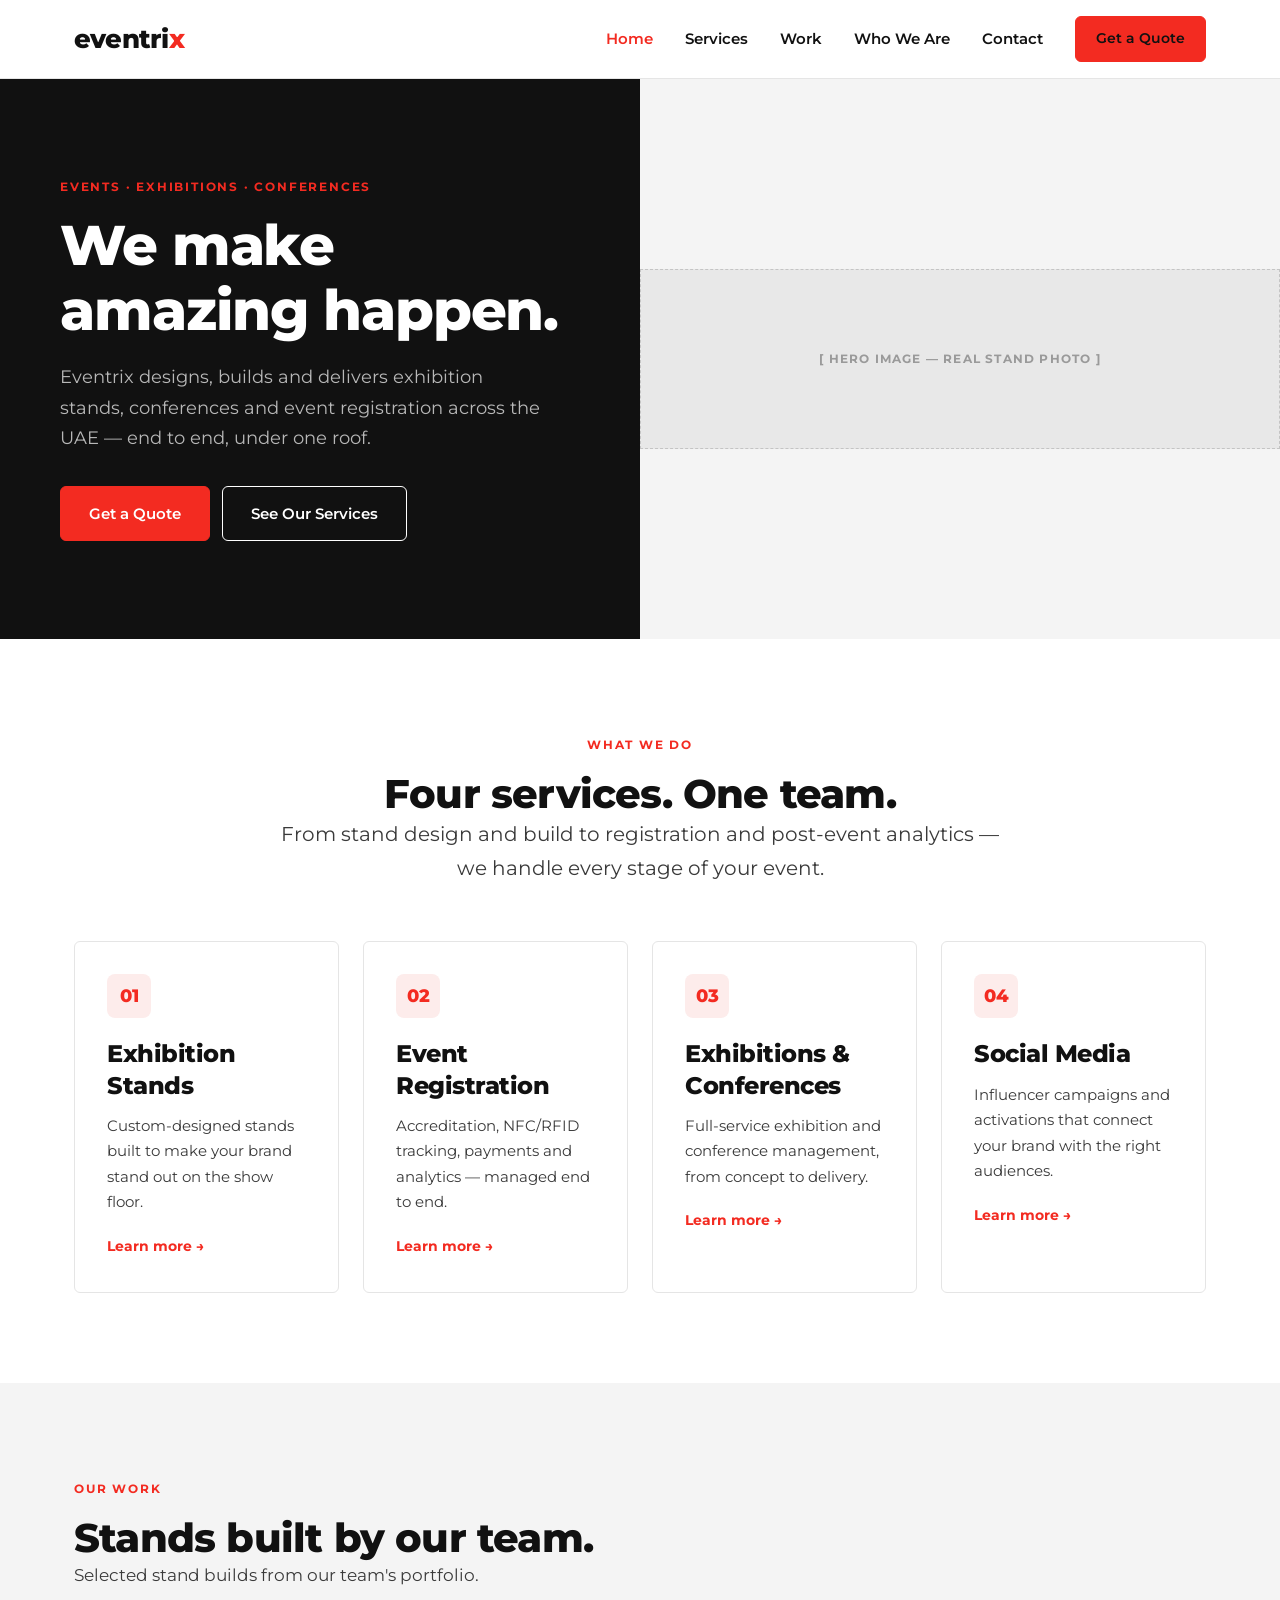
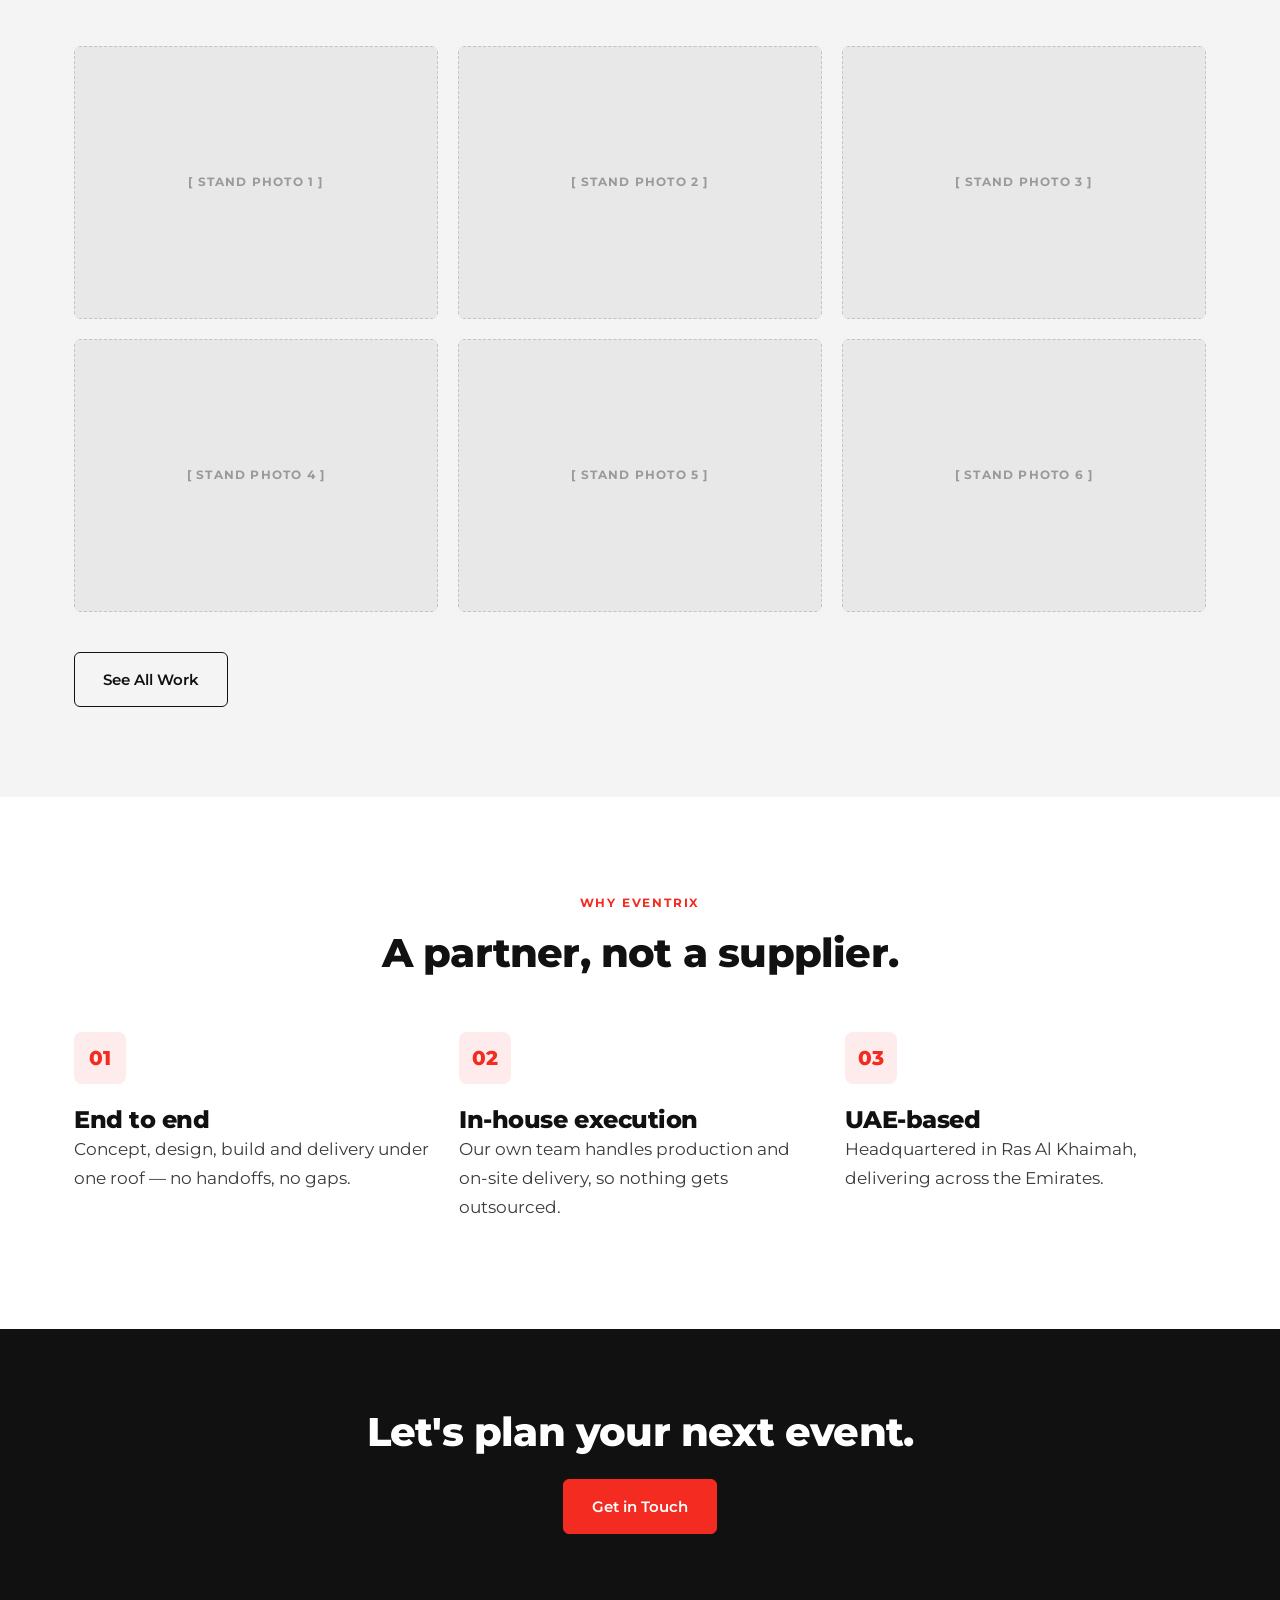
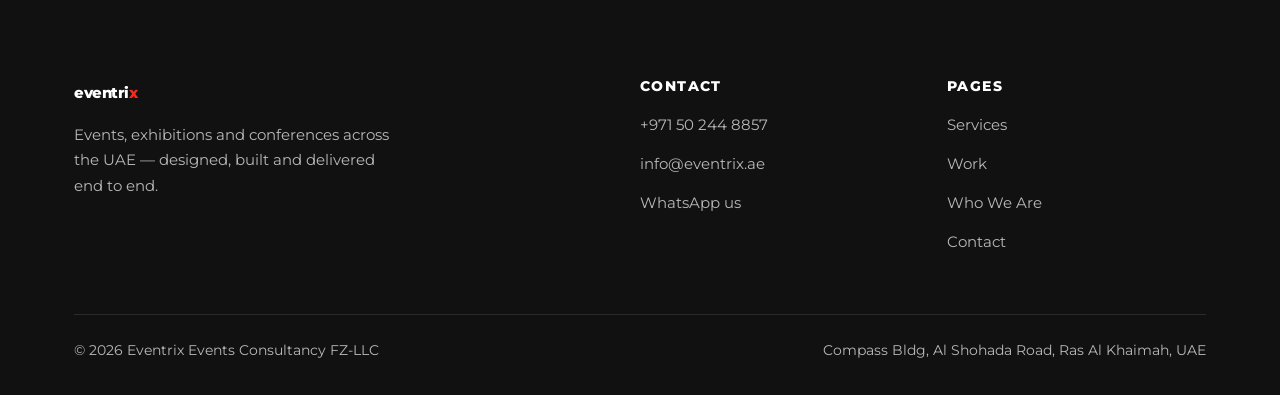
==== index.html @ 6db77673 "v1: black/red redesign — 5 pages, placeholders, Formspree-ready" ====
<!DOCTYPE html>
<html lang="en">
<head>
<meta charset="UTF-8">
<meta name="viewport" content="width=device-width,initial-scale=1">
<title>Eventrix — Events, Exhibitions & Conferences in the UAE</title>
<link rel="preconnect" href="https://fonts.googleapis.com">
<link rel="preconnect" href="https://fonts.gstatic.com" crossorigin>
<link href="https://fonts.googleapis.com/css2?family=Montserrat:wght@400;600;700;800&display=swap" rel="stylesheet">
<link rel="stylesheet" href="styles.css">
</head>
<body>

<header class="site-header">
  <div class="container header-inner">
    <a href="index.html" class="logo">eventri<span>x</span></a>
    <button class="menu-toggle" aria-label="Menu" onclick="document.querySelector('.nav').classList.toggle('open')"><span></span><span></span><span></span></button>
    <nav class="nav">
      <a href="index.html" class="active">Home</a>
      <a href="services.html">Services</a>
      <a href="work.html">Work</a>
      <a href="who-we-are.html">Who We Are</a>
      <a href="contact.html">Contact</a>
      <a href="contact.html" class="btn btn-primary">Get a Quote</a>
    </nav>
  </div>
</header>

<section class="hero">
  <div class="hero-text">
    <span class="eyebrow">Events · Exhibitions · Conferences</span>
    <h1>We make amazing happen.</h1>
    <p>Eventrix designs, builds and delivers exhibition stands, conferences and event registration across the UAE — end to end, under one roof.</p>
    <div class="btn-group">
      <a href="contact.html" class="btn btn-primary">Get a Quote</a>
      <a href="services.html" class="btn btn-light">See Our Services</a>
    </div>
  </div>
  <div class="hero-media">
    <div class="ph-box">[ HERO IMAGE — real stand photo ]</div>
  </div>
</section>

<section class="section">
  <div class="container">
    <div class="section-head center">
      <span class="eyebrow">What We Do</span>
      <h2>Four services. One team.</h2>
      <p class="lead">From stand design and build to registration and post-event analytics — we handle every stage of your event.</p>
    </div>
    <div class="grid-4">
      <div class="card">
        <div class="icon">01</div>
        <h3>Exhibition Stands</h3>
        <p>Custom-designed stands built to make your brand stand out on the show floor.</p>
        <a href="services.html#stands" class="more">Learn more →</a>
      </div>
      <div class="card">
        <div class="icon">02</div>
        <h3>Event Registration</h3>
        <p>Accreditation, NFC/RFID tracking, payments and analytics — managed end to end.</p>
        <a href="services.html#registration" class="more">Learn more →</a>
      </div>
      <div class="card">
        <div class="icon">03</div>
        <h3>Exhibitions & Conferences</h3>
        <p>Full-service exhibition and conference management, from concept to delivery.</p>
        <a href="services.html#conferences" class="more">Learn more →</a>
      </div>
      <div class="card">
        <div class="icon">04</div>
        <h3>Social Media</h3>
        <p>Influencer campaigns and activations that connect your brand with the right audiences.</p>
        <a href="services.html#social" class="more">Learn more →</a>
      </div>
    </div>
  </div>
</section>

<section class="section section-soft">
  <div class="container">
    <div class="section-head">
      <span class="eyebrow">Our Work</span>
      <h2>Stands built by our team.</h2>
      <p>Selected stand builds from our team's portfolio.</p>
    </div>
    <div class="work-grid">
      <div class="work-item"><div class="ph-box" style="height:100%">[ Stand photo 1 ]</div></div>
      <div class="work-item"><div class="ph-box" style="height:100%">[ Stand photo 2 ]</div></div>
      <div class="work-item"><div class="ph-box" style="height:100%">[ Stand photo 3 ]</div></div>
      <div class="work-item"><div class="ph-box" style="height:100%">[ Stand photo 4 ]</div></div>
      <div class="work-item"><div class="ph-box" style="height:100%">[ Stand photo 5 ]</div></div>
      <div class="work-item"><div class="ph-box" style="height:100%">[ Stand photo 6 ]</div></div>
    </div>
    <div style="margin-top:40px"><a href="work.html" class="btn btn-outline">See All Work</a></div>
  </div>
</section>

<section class="section">
  <div class="container">
    <div class="section-head center">
      <span class="eyebrow">Why Eventrix</span>
      <h2>A partner, not a supplier.</h2>
    </div>
    <div class="grid-3">
      <div>
        <div class="icon" style="width:52px;height:52px;border-radius:8px;background:#FDECEB;color:var(--red);display:flex;align-items:center;justify-content:center;font-weight:800;font-size:20px;margin-bottom:20px">01</div>
        <h3>End to end</h3>
        <p>Concept, design, build and delivery under one roof — no handoffs, no gaps.</p>
      </div>
      <div>
        <div class="icon" style="width:52px;height:52px;border-radius:8px;background:#FDECEB;color:var(--red);display:flex;align-items:center;justify-content:center;font-weight:800;font-size:20px;margin-bottom:20px">02</div>
        <h3>In-house execution</h3>
        <p>Our own team handles production and on-site delivery, so nothing gets outsourced.</p>
      </div>
      <div>
        <div class="icon" style="width:52px;height:52px;border-radius:8px;background:#FDECEB;color:var(--red);display:flex;align-items:center;justify-content:center;font-weight:800;font-size:20px;margin-bottom:20px">03</div>
        <h3>UAE-based</h3>
        <p>Headquartered in Ras Al Khaimah, delivering across the Emirates.</p>
      </div>
    </div>
  </div>
</section>

<section class="cta">
  <div class="container">
    <h2>Let's plan your next event.</h2>
    <a href="contact.html" class="btn btn-primary">Get in Touch</a>
  </div>
</section>

<footer class="footer">
  <div class="container">
    <div class="footer-grid">
      <div>
        <a href="index.html" class="logo" style="color:#fff;display:inline-block;margin-bottom:16px">eventri<span>x</span></a>
        <p style="font-size:15px;max-width:320px">Events, exhibitions and conferences across the UAE — designed, built and delivered end to end.</p>
      </div>
      <div>
        <h4>Contact</h4>
        <ul>
          <li><a href="tel:+971502448857">+971 50 244 8857</a></li>
          <li><a href="mailto:info@eventrix.ae">info@eventrix.ae</a></li>
          <li><a href="https://wa.me/971502448857">WhatsApp us</a></li>
        </ul>
      </div>
      <div>
        <h4>Pages</h4>
        <ul>
          <li><a href="services.html">Services</a></li>
          <li><a href="work.html">Work</a></li>
          <li><a href="who-we-are.html">Who We Are</a></li>
          <li><a href="contact.html">Contact</a></li>
        </ul>
      </div>
    </div>
    <div class="footer-bottom">
      <span>© 2026 Eventrix Events Consultancy FZ-LLC</span>
      <span>Compass Bldg, Al Shohada Road, Ras Al Khaimah, UAE</span>
    </div>
  </div>
</footer>

</body>
</html>
---- styles.css ----
/* EVENTRIX — black & red design system */
:root{
  --red:#F32B21; --red-dark:#C81E16;
  --black:#111; --ink:#1A1A1A; --body:#3A3A3A;
  --grey:#9A9A9A; --line:#E5E5E5; --bg-soft:#F4F4F4;
  --white:#FFF; --radius:6px; --max:1180px;
  --font:'Montserrat',-apple-system,BlinkMacSystemFont,'Segoe UI',sans-serif;
}
*{box-sizing:border-box;margin:0;padding:0}
html{scroll-behavior:smooth}
body{font-family:var(--font);font-size:17px;line-height:1.7;color:var(--body);background:var(--white);-webkit-font-smoothing:antialiased}
img{max-width:100%;display:block}
a{color:var(--red);text-decoration:none;transition:color .2s}
a:hover{color:var(--red-dark)}
.container{max-width:var(--max);margin:0 auto;padding:0 24px}
h1,h2,h3,h4{font-family:var(--font);color:var(--black);font-weight:800;line-height:1.15;letter-spacing:-.02em}
h1{font-size:56px} h2{font-size:40px} h3{font-size:24px;line-height:1.3} h4{font-size:18px}
p{margin-bottom:1em}
.eyebrow{display:inline-block;font-size:12px;font-weight:700;letter-spacing:.15em;text-transform:uppercase;color:var(--red);margin-bottom:16px}
.lead{font-size:20px;color:var(--body)}
.btn{display:inline-block;font-family:var(--font);font-size:15px;font-weight:600;padding:14px 28px;border-radius:var(--radius);border:1.5px solid transparent;cursor:pointer;transition:all .2s;text-align:center}
.btn-primary{background:var(--red);color:var(--white);border-color:var(--red)}
.btn-primary:hover{background:var(--black);border-color:var(--black);color:var(--white)}
.btn-outline{background:transparent;color:var(--black);border-color:var(--black)}
.btn-outline:hover{background:var(--black);color:var(--white)}
.btn-light{background:transparent;color:var(--white);border-color:var(--white)}
.btn-light:hover{background:var(--white);color:var(--black)}
.btn-group{display:flex;gap:12px;flex-wrap:wrap}
.site-header{background:var(--white);border-bottom:1px solid var(--line);position:sticky;top:0;z-index:100}
.header-inner{display:flex;align-items:center;justify-content:space-between;height:78px}
.logo{font-size:26px;font-weight:800;color:var(--black);letter-spacing:-.03em}
.logo span{color:var(--red)}
.nav{display:flex;align-items:center;gap:32px}
.nav a{font-size:15px;font-weight:600;color:var(--black);position:relative}
.nav a:hover,.nav a.active{color:var(--red)}
.nav .btn{padding:10px 20px;font-size:14px}
.menu-toggle{display:none;background:none;border:none;cursor:pointer;padding:8px}
.menu-toggle span{display:block;width:24px;height:2px;background:var(--black);margin:5px 0;transition:.3s}
.hero{display:grid;grid-template-columns:1fr 1fr;min-height:560px}
.hero-text{background:var(--black);color:var(--white);padding:90px 60px;display:flex;flex-direction:column;justify-content:center}
.hero-text h1{color:var(--white);margin-bottom:20px}
.hero-text p{color:#B8B8B8;font-size:18px;margin-bottom:32px;max-width:480px}
.hero-media{background:var(--bg-soft);display:flex;align-items:center;justify-content:center;min-height:400px}
.ph-box{background:#E8E8E8;border:1px dashed #C4C4C4;display:flex;align-items:center;justify-content:center;color:var(--grey);font-size:12px;font-weight:700;text-transform:uppercase;letter-spacing:.1em;text-align:center;padding:20px;width:100%;min-height:180px}
.section{padding:90px 0}
.section-soft{background:var(--bg-soft)}
.section-dark{background:var(--black);color:var(--white)}
.section-dark h2,.section-dark h3{color:var(--white)}
.section-head{max-width:720px;margin-bottom:56px}
.section-head.center{margin-left:auto;margin-right:auto;text-align:center}
.grid-2{display:grid;grid-template-columns:repeat(2,1fr);gap:24px}
.grid-3{display:grid;grid-template-columns:repeat(3,1fr);gap:24px}
.grid-4{display:grid;grid-template-columns:repeat(4,1fr);gap:24px}
.card{background:var(--white);border:1px solid var(--line);border-radius:var(--radius);padding:32px;transition:border-color .2s}
.card:hover{border-color:var(--red)}
.card .icon{width:44px;height:44px;border-radius:8px;background:#FDECEB;color:var(--red);display:flex;align-items:center;justify-content:center;font-weight:800;font-size:18px;margin-bottom:20px}
.card h3{margin-bottom:12px}
.card p{font-size:15px;margin-bottom:16px}
.card .more{font-size:14px;font-weight:700;color:var(--red)}
.card .more:hover{color:var(--red-dark)}
.work-grid{display:grid;grid-template-columns:repeat(3,1fr);gap:20px}
.work-item{aspect-ratio:4/3;border-radius:var(--radius);overflow:hidden}
.stats{background:var(--red);padding:56px 0}
.stats-grid{display:grid;grid-template-columns:repeat(4,1fr);gap:32px;text-align:center;color:var(--white)}
.stats-grid .num{font-size:38px;font-weight:800;display:block;line-height:1.1}
.stats-grid .lbl{font-size:13px;text-transform:uppercase;letter-spacing:.1em;opacity:.9}
.cta{background:var(--black);padding:80px 0;text-align:center}
.cta h2{color:var(--white);margin-bottom:24px}
.footer{background:var(--black);color:#B8B8B8;padding:64px 0 32px}
.footer-grid{display:grid;grid-template-columns:2fr 1fr 1fr;gap:48px;margin-bottom:48px}
.footer h4{color:var(--white);margin-bottom:16px;font-size:14px;text-transform:uppercase;letter-spacing:.1em}
.footer a{color:#B8B8B8;font-size:15px}
.footer a:hover{color:var(--red)}
.footer ul{list-style:none}
.footer li{margin-bottom:10px}
.footer-bottom{border-top:1px solid #2A2A2A;padding-top:24px;font-size:14px;display:flex;justify-content:space-between;flex-wrap:wrap;gap:12px}
.form-group{margin-bottom:20px}
.form-group label{display:block;font-size:14px;font-weight:600;color:var(--black);margin-bottom:8px}
.form-group input,.form-group textarea,.form-group select{width:100%;padding:12px 14px;border:1px solid var(--line);border-radius:var(--radius);font-family:var(--font);font-size:15px;background:var(--white);color:var(--ink)}
.form-group input:focus,.form-group textarea:focus,.form-group select:focus{outline:none;border-color:var(--red)}
.form-group textarea{min-height:140px;resize:vertical}
.form-row{display:grid;grid-template-columns:1fr 1fr;gap:20px}
.page-header{background:var(--black);color:var(--white);padding:90px 0}
.page-header h1{color:var(--white);margin-bottom:16px}
.page-header p{color:#B8B8B8;font-size:19px;max-width:680px;margin:0}
.service-block{padding:56px 0;border-bottom:1px solid var(--line)}
.service-block:last-child{border-bottom:none}
.service-block h2{margin-bottom:16px}
.service-block .grid-2{margin-top:32px}
.checklist{list-style:none}
.checklist li{padding-left:28px;position:relative;margin-bottom:12px;font-size:16px}
.checklist li::before{content:'';position:absolute;left:0;top:8px;width:8px;height:8px;background:var(--red);border-radius:2px}
@media(max-width:900px){
  .hero{grid-template-columns:1fr}
  .grid-4{grid-template-columns:repeat(2,1fr)}
  .grid-3{grid-template-columns:1fr}
  .grid-2{grid-template-columns:1fr}
  .work-grid{grid-template-columns:1fr 1fr}
  .stats-grid{grid-template-columns:1fr 1fr}
  .footer-grid{grid-template-columns:1fr}
  .header-inner{height:64px}
  .menu-toggle{display:block}
  .nav{display:none;position:absolute;top:64px;left:0;right:0;background:var(--white);flex-direction:column;align-items:flex-start;padding:24px;gap:16px;border-bottom:1px solid var(--line)}
  .nav.open{display:flex}
  h1{font-size:36px} h2{font-size:30px}
  .hero-text{padding:60px 24px}
  .section{padding:60px 0}
}
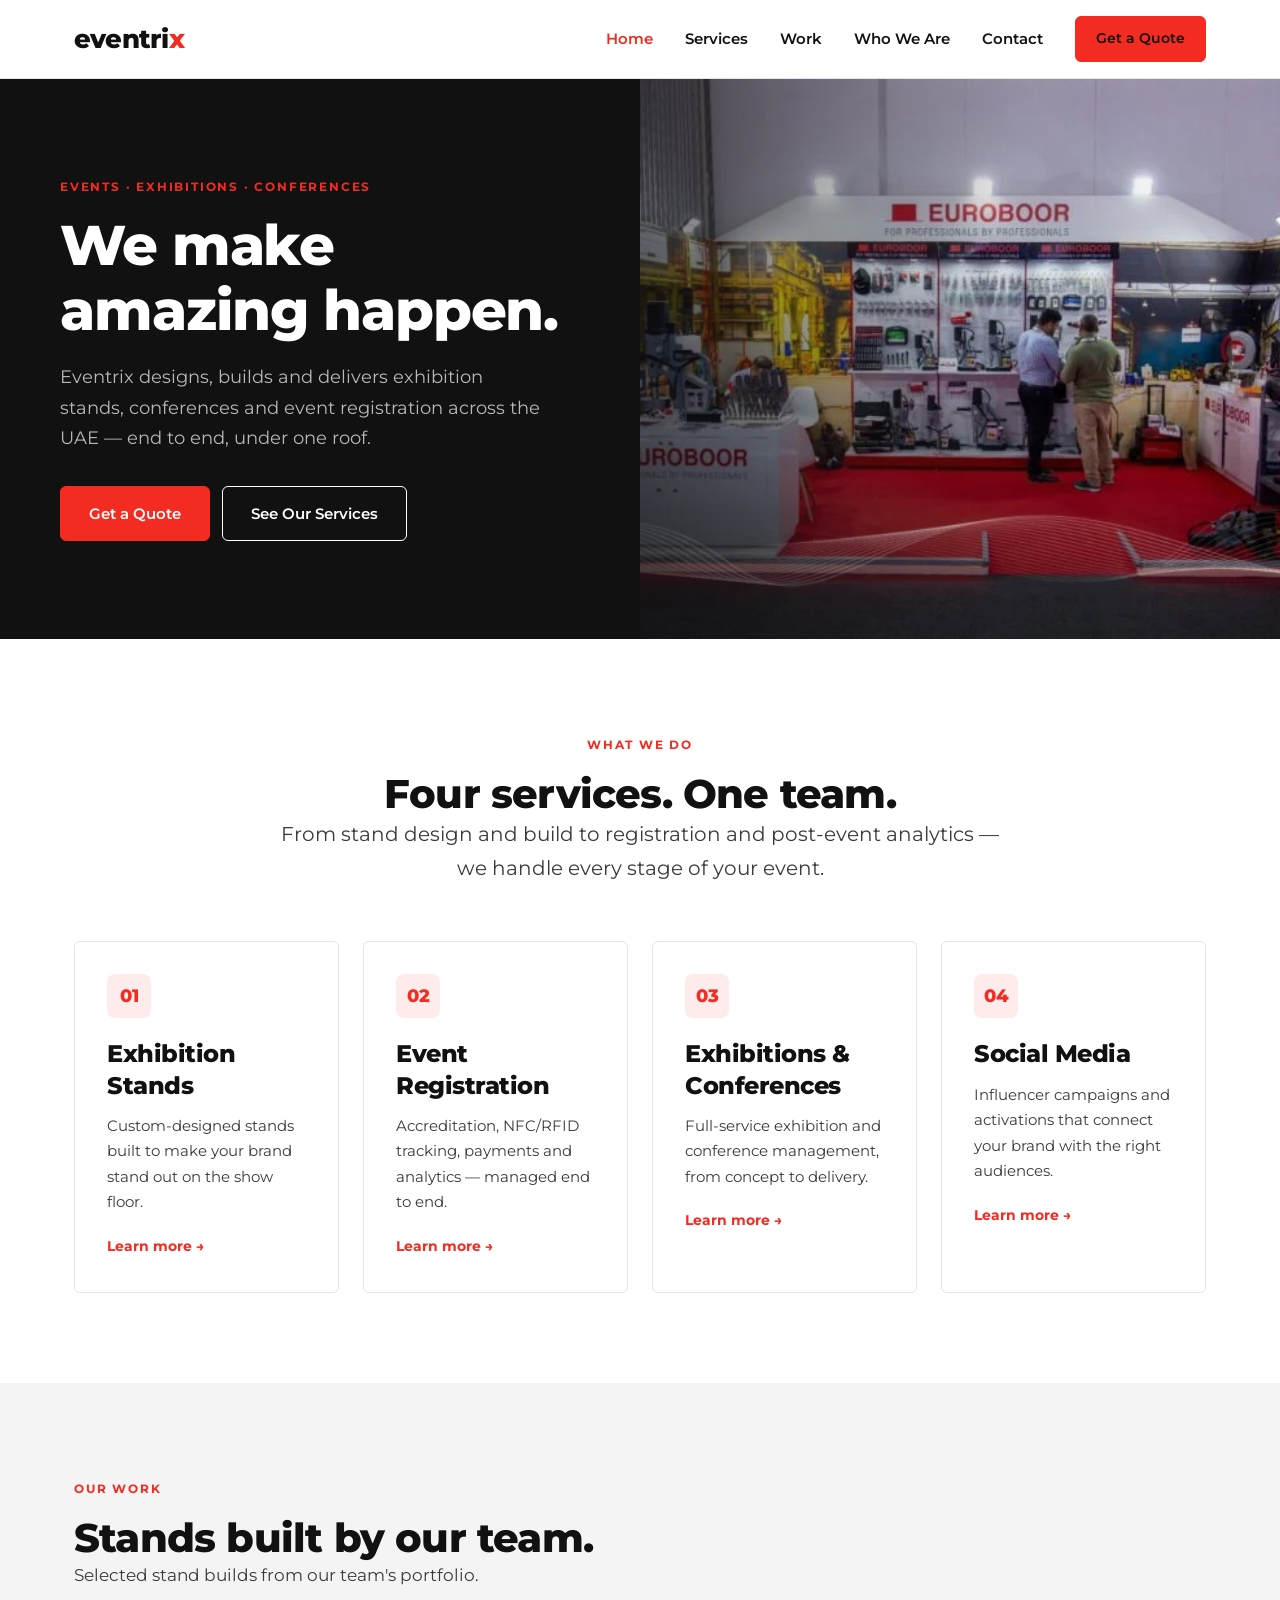
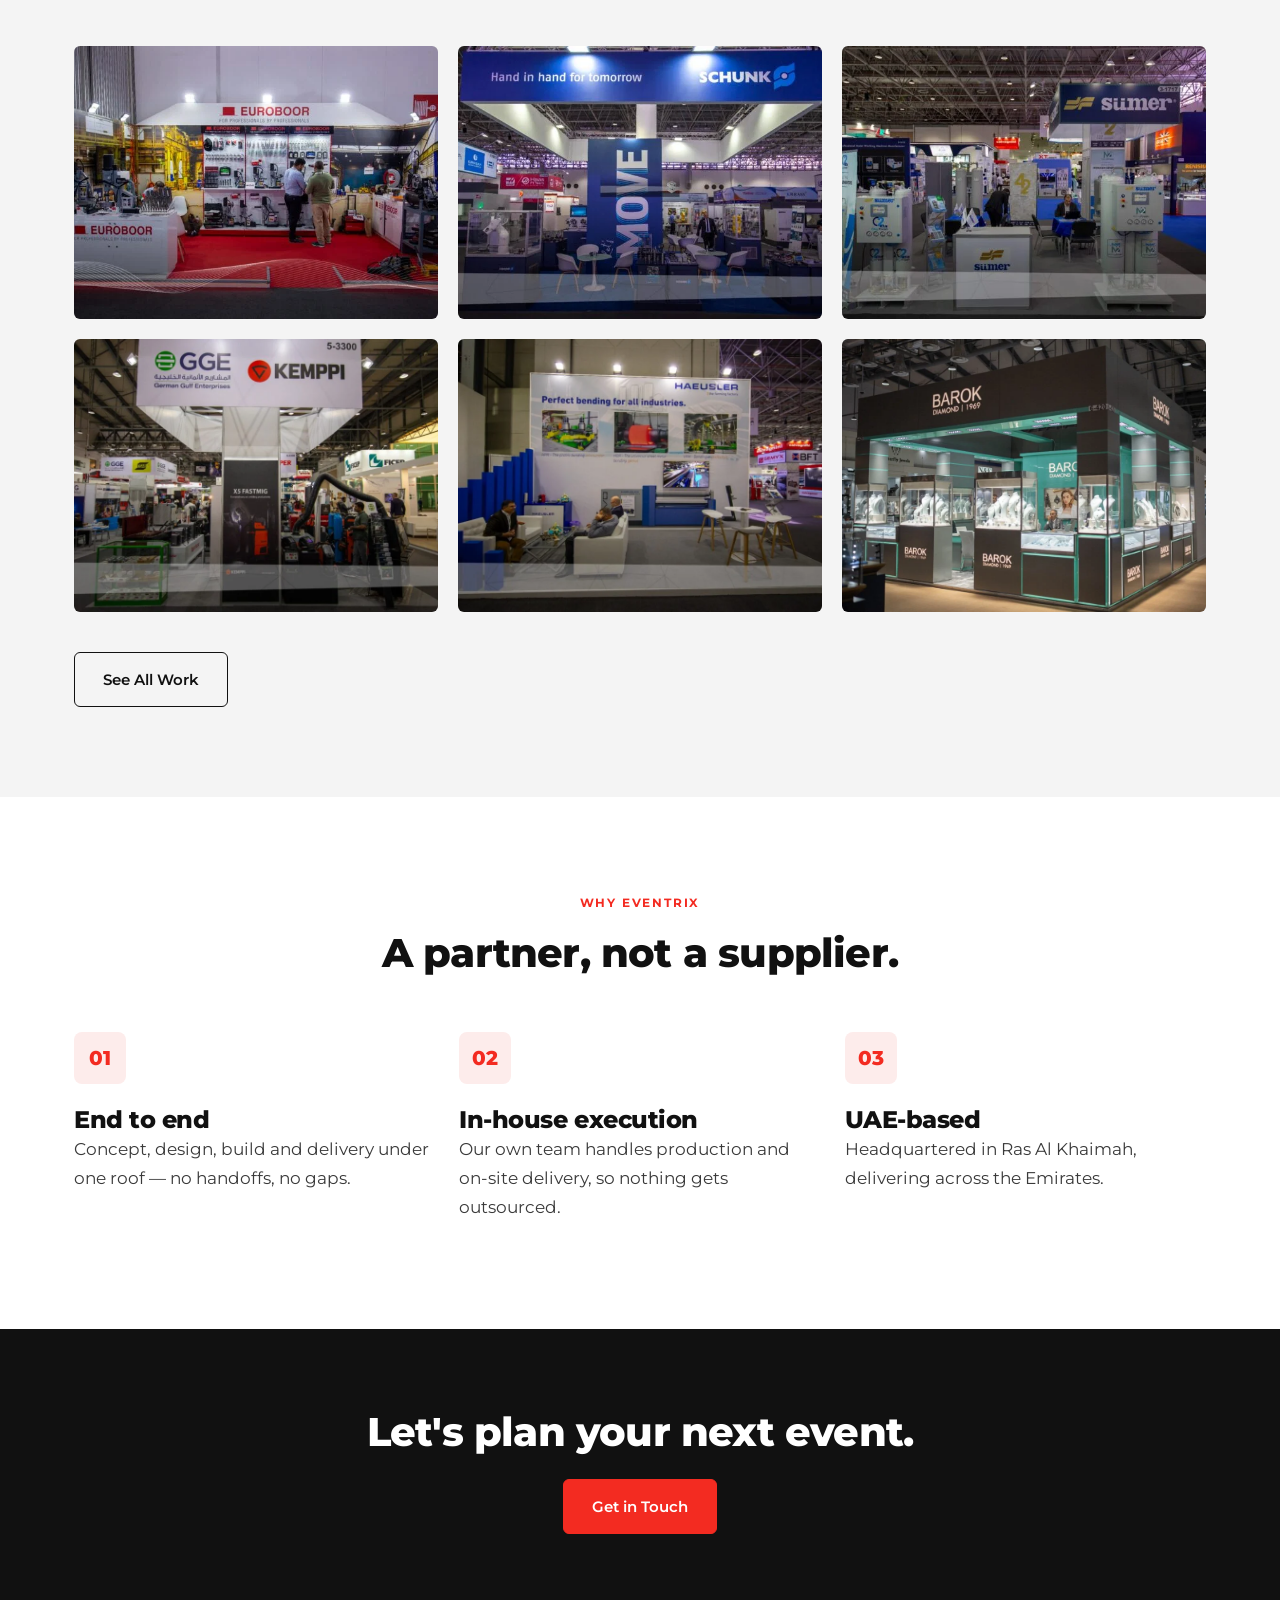
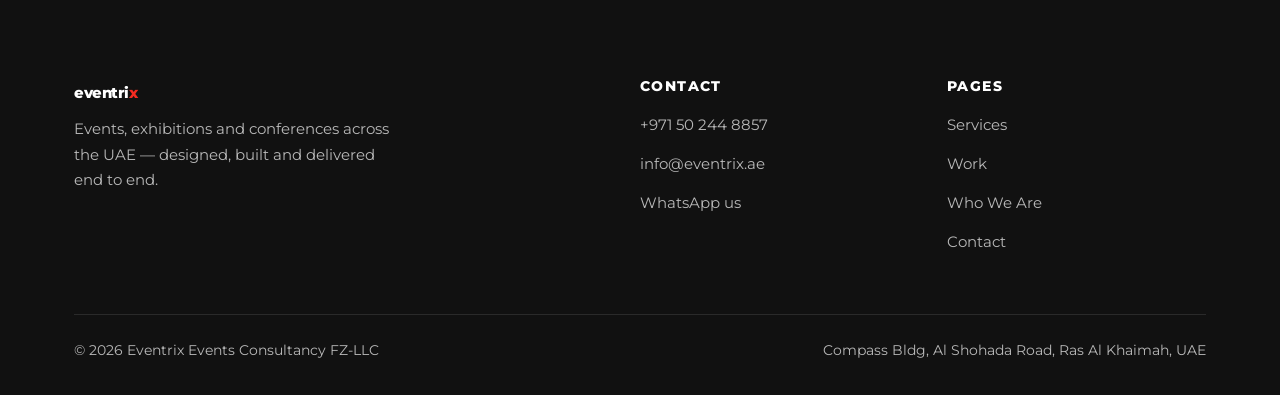
==== commit 8c40ea2a: "add clickable photo lightbox on home + work" ====
--- a/index.html
+++ b/index.html
@@ -37,7 +37,16 @@
     </div>
   </div>
   <div class="hero-media">
-    <div class="ph-box">[ HERO IMAGE — real stand photo ]</div>
+    <div class="slideshow" id="heroSlides">
+      <div class="slide active" style="background-image:url('assets/stand-1.webp')"></div>
+      <div class="slide" style="background-image:url('assets/stand-2.webp')"></div>
+      <div class="slide" style="background-image:url('assets/stand-3.webp')"></div>
+      <div class="slide" style="background-image:url('assets/stand-4.webp')"></div>
+      <div class="slide" style="background-image:url('assets/stand-5.webp')"></div>
+      <div class="slide" style="background-image:url('assets/stand-6.webp')"></div>
+      <div class="slide" style="background-image:url('assets/stand-7.webp')"></div>
+      <div class="slide" style="background-image:url('assets/stand-8.webp')"></div>
+    </div>
   </div>
 </section>
 
@@ -85,13 +94,13 @@
       <p>Selected stand builds from our team's portfolio.</p>
     </div>
     <div class="work-grid">
-      <div class="work-item"><div class="ph-box" style="height:100%">[ Stand photo 1 ]</div></div>
-      <div class="work-item"><div class="ph-box" style="height:100%">[ Stand photo 2 ]</div></div>
-      <div class="work-item"><div class="ph-box" style="height:100%">[ Stand photo 3 ]</div></div>
-      <div class="work-item"><div class="ph-box" style="height:100%">[ Stand photo 4 ]</div></div>
-      <div class="work-item"><div class="ph-box" style="height:100%">[ Stand photo 5 ]</div></div>
-      <div class="work-item"><div class="ph-box" style="height:100%">[ Stand photo 6 ]</div></div>
-    </div>
+<div class="work-item"><img src="assets/stand-1.webp" alt="Exhibition stand built by Eventrix" loading="lazy"></div>
+<div class="work-item"><img src="assets/stand-2.webp" alt="Exhibition stand built by Eventrix" loading="lazy"></div>
+<div class="work-item"><img src="assets/stand-3.webp" alt="Exhibition stand built by Eventrix" loading="lazy"></div>
+<div class="work-item"><img src="assets/stand-4.webp" alt="Exhibition stand built by Eventrix" loading="lazy"></div>
+<div class="work-item"><img src="assets/stand-5.webp" alt="Exhibition stand built by Eventrix" loading="lazy"></div>
+<div class="work-item"><img src="assets/stand-6.webp" alt="Exhibition stand built by Eventrix" loading="lazy"></div>
+</div>
     <div style="margin-top:40px"><a href="work.html" class="btn btn-outline">See All Work</a></div>
   </div>
 </section>
@@ -161,5 +170,63 @@
   </div>
 </footer>
 
+
+<script>
+(function(){
+  var slides = document.querySelectorAll('#heroSlides .slide');
+  if (slides.length < 2) return;
+  var i = 0;
+  setInterval(function(){
+    slides[i].classList.remove('active');
+    i = (i + 1) % slides.length;
+    slides[i].classList.add('active');
+  }, 4000);
+})();
+</script>
+
+<!-- Lightbox -->
+<div class="lightbox" id="lightbox" role="dialog" aria-modal="true" aria-label="Image viewer">
+  <button class="lb-close" aria-label="Close">&#10005;</button>
+  <button class="lb-prev" aria-label="Previous">&#10094;</button>
+  <button class="lb-next" aria-label="Next">&#10095;</button>
+  <img src="" alt="">
+  <div class="lb-counter"></div>
+</div>
+<script>
+(function(){
+  var lb = document.getElementById('lightbox');
+  if(!lb) return;
+  var imgs = Array.from(document.querySelectorAll('.work-item img'));
+  if(!imgs.length) return;
+  var idx = 0;
+  var lbImg = lb.querySelector('img');
+  var counter = lb.querySelector('.lb-counter');
+
+  function show(i){
+    idx = (i + imgs.length) % imgs.length;
+    lbImg.src = imgs[idx].src;
+    lbImg.alt = imgs[idx].alt || '';
+    counter.textContent = (idx+1) + ' / ' + imgs.length;
+  }
+  function open(i){ show(i); lb.classList.add('open'); document.body.style.overflow='hidden'; }
+  function close(){ lb.classList.remove('open'); document.body.style.overflow=''; }
+
+  imgs.forEach(function(img, i){
+    img.parentElement.style.cursor = 'zoom-in';
+    img.parentElement.addEventListener('click', function(){ open(i); });
+  });
+
+  lb.querySelector('.lb-close').addEventListener('click', close);
+  lb.querySelector('.lb-prev').addEventListener('click', function(e){ e.stopPropagation(); show(idx-1); });
+  lb.querySelector('.lb-next').addEventListener('click', function(e){ e.stopPropagation(); show(idx+1); });
+  lb.addEventListener('click', function(e){ if(e.target === lb) close(); });
+  document.addEventListener('keydown', function(e){
+    if(!lb.classList.contains('open')) return;
+    if(e.key === 'Escape') close();
+    if(e.key === 'ArrowLeft') show(idx-1);
+    if(e.key === 'ArrowRight') show(idx+1);
+  });
+})();
+</script>
 </body>
 </html>
--- a/styles.css
+++ b/styles.css
@@ -28,7 +28,7 @@
 .btn-group{display:flex;gap:12px;flex-wrap:wrap}
 .site-header{background:var(--white);border-bottom:1px solid var(--line);position:sticky;top:0;z-index:100}
 .header-inner{display:flex;align-items:center;justify-content:space-between;height:78px}
-.logo{font-size:26px;font-weight:800;color:var(--black);letter-spacing:-.03em}
+.logo{font-size:26px;font-weight:800;color:var(--black);letter-spacing:-.03em;line-height:1}
 .logo span{color:var(--red)}
 .nav{display:flex;align-items:center;gap:32px}
 .nav a{font-size:15px;font-weight:600;color:var(--black);position:relative}
@@ -36,12 +36,23 @@
 .nav .btn{padding:10px 20px;font-size:14px}
 .menu-toggle{display:none;background:none;border:none;cursor:pointer;padding:8px}
 .menu-toggle span{display:block;width:24px;height:2px;background:var(--black);margin:5px 0;transition:.3s}
+
+/* ---------- Hero (split, with slideshow on the right) ---------- */
 .hero{display:grid;grid-template-columns:1fr 1fr;min-height:560px}
 .hero-text{background:var(--black);color:var(--white);padding:90px 60px;display:flex;flex-direction:column;justify-content:center}
 .hero-text h1{color:var(--white);margin-bottom:20px}
 .hero-text p{color:#B8B8B8;font-size:18px;margin-bottom:32px;max-width:480px}
-.hero-media{background:var(--bg-soft);display:flex;align-items:center;justify-content:center;min-height:400px}
+.hero-media{position:relative;overflow:hidden;background:var(--black);min-height:400px}
+
+/* Slideshow */
+.slideshow{position:absolute;inset:0}
+.slideshow .slide{position:absolute;inset:0;opacity:0;transition:opacity 1s ease-in-out;background-size:cover;background-position:center}
+.slideshow .slide.active{opacity:1}
+.slideshow::after{content:"";position:absolute;inset:0;background:linear-gradient(90deg,rgba(17,17,17,.55) 0%,rgba(17,17,17,.1) 60%,rgba(17,17,17,0) 100%);pointer-events:none}
+
+/* Placeholder (still used elsewhere) */
 .ph-box{background:#E8E8E8;border:1px dashed #C4C4C4;display:flex;align-items:center;justify-content:center;color:var(--grey);font-size:12px;font-weight:700;text-transform:uppercase;letter-spacing:.1em;text-align:center;padding:20px;width:100%;min-height:180px}
+
 .section{padding:90px 0}
 .section-soft{background:var(--bg-soft)}
 .section-dark{background:var(--black);color:var(--white)}
@@ -59,11 +70,11 @@
 .card .more{font-size:14px;font-weight:700;color:var(--red)}
 .card .more:hover{color:var(--red-dark)}
 .work-grid{display:grid;grid-template-columns:repeat(3,1fr);gap:20px}
-.work-item{aspect-ratio:4/3;border-radius:var(--radius);overflow:hidden}
-.stats{background:var(--red);padding:56px 0}
-.stats-grid{display:grid;grid-template-columns:repeat(4,1fr);gap:32px;text-align:center;color:var(--white)}
-.stats-grid .num{font-size:38px;font-weight:800;display:block;line-height:1.1}
-.stats-grid .lbl{font-size:13px;text-transform:uppercase;letter-spacing:.1em;opacity:.9}
+.work-item{aspect-ratio:4/3;border-radius:var(--radius);overflow:hidden;position:relative}
+.work-item img{width:100%;height:100%;object-fit:cover;transition:transform .5s ease}
+.work-item:hover img{transform:scale(1.05)}
+.work-item::after{content:"";position:absolute;inset:0;background:rgba(243,43,33,0);transition:background .3s}
+.work-item:hover::after{background:rgba(243,43,33,.15)}
 .cta{background:var(--black);padding:80px 0;text-align:center}
 .cta h2{color:var(--white);margin-bottom:24px}
 .footer{background:var(--black);color:#B8B8B8;padding:64px 0 32px}
@@ -90,19 +101,106 @@
 .checklist{list-style:none}
 .checklist li{padding-left:28px;position:relative;margin-bottom:12px;font-size:16px}
 .checklist li::before{content:'';position:absolute;left:0;top:8px;width:8px;height:8px;background:var(--red);border-radius:2px}
-@media(max-width:900px){
-  .hero{grid-template-columns:1fr}
-  .grid-4{grid-template-columns:repeat(2,1fr)}
+
+/* =========================================================
+   MOBILE  (max-width: 900px)
+   ========================================================= */
+@media (max-width:900px){
+  /* Header / nav */
+  .header-inner{height:64px}
+  .menu-toggle{display:block}
+  .nav{
+    display:none;position:absolute;top:64px;left:0;right:0;
+    background:var(--white);flex-direction:column;align-items:stretch;
+    padding:16px 24px 24px;gap:0;border-bottom:1px solid var(--line);
+    box-shadow:0 8px 24px rgba(0,0,0,.08);
+  }
+  .nav.open{display:flex}
+  .nav a{padding:14px 0;border-bottom:1px solid var(--line);font-size:16px}
+  .nav a:last-child{border-bottom:none}
+  .nav .btn{margin-top:16px;text-align:center;border-bottom:none}
+
+  /* Hero — stack, slideshow on top */
+  .hero{grid-template-columns:1fr;min-height:0}
+  .hero-media{order:-1;min-height:300px;height:300px}
+  .hero-text{padding:48px 24px}
+  .hero-text h1{font-size:36px}
+  .hero-text p{font-size:16px}
+
+  /* Type */
+  h1{font-size:36px}
+  h2{font-size:30px}
+  h3{font-size:22px}
+  .lead{font-size:18px}
+
+  /* Sections */
+  .section{padding:60px 0}
+  .section-head{margin-bottom:36px}
+
+  /* Grids */
+  .grid-4{grid-template-columns:1fr 1fr}
   .grid-3{grid-template-columns:1fr}
   .grid-2{grid-template-columns:1fr}
-  .work-grid{grid-template-columns:1fr 1fr}
-  .stats-grid{grid-template-columns:1fr 1fr}
-  .footer-grid{grid-template-columns:1fr}
-  .header-inner{height:64px}
-  .menu-toggle{display:block}
-  .nav{display:none;position:absolute;top:64px;left:0;right:0;background:var(--white);flex-direction:column;align-items:flex-start;padding:24px;gap:16px;border-bottom:1px solid var(--line)}
-  .nav.open{display:flex}
-  h1{font-size:36px} h2{font-size:30px}
-  .hero-text{padding:60px 24px}
-  .section{padding:60px 0}
-}
+  .work-grid{grid-template-columns:1fr 1fr;gap:12px}
+
+  /* Stats & footer */
+  .footer{padding:48px 0 24px}
+  .footer-grid{grid-template-columns:1fr;gap:32px;margin-bottom:32px}
+  .footer-bottom{flex-direction:column;gap:8px;font-size:13px}
+
+  /* Page header */
+  .page-header{padding:64px 0}
+  .page-header h1{font-size:36px}
+  .page-header p{font-size:17px}
+
+  /* Cards */
+  .card{padding:24px}
+  .service-block{padding:40px 0}
+
+  /* Form */
+  .form-row{grid-template-columns:1fr}
+
+  /* Buttons — make them full width in button groups */
+  .btn-group{flex-direction:column;align-items:stretch}
+  .btn-group .btn{width:100%}
+}
+
+@media (max-width:480px){
+  h1{font-size:30px}
+  h2{font-size:26px}
+  .work-grid{grid-template-columns:1fr}
+  .grid-4{grid-template-columns:1fr}
+  .hero-media{height:240px;min-height:240px}
+}
+
+/* ---------- Lightbox ---------- */
+.lightbox{
+  position:fixed;inset:0;background:rgba(10,10,10,.94);
+  display:none;align-items:center;justify-content:center;
+  z-index:1000;padding:24px;
+}
+.lightbox.open{display:flex}
+.lightbox img{
+  max-width:92vw;max-height:88vh;object-fit:contain;
+  border-radius:6px;box-shadow:0 20px 60px rgba(0,0,0,.6);
+}
+.lb-close,.lb-prev,.lb-next{
+  position:absolute;background:rgba(255,255,255,.12);
+  border:none;color:#fff;cursor:pointer;border-radius:50%;
+  width:48px;height:48px;display:flex;align-items:center;justify-content:center;
+  font-size:22px;line-height:1;transition:background .2s;
+}
+.lb-close:hover,.lb-prev:hover,.lb-next:hover{background:var(--red)}
+.lb-close{top:24px;right:24px}
+.lb-prev{left:24px;top:50%;transform:translateY(-50%)}
+.lb-next{right:24px;top:50%;transform:translateY(-50%)}
+.lb-counter{
+  position:absolute;bottom:24px;left:50%;transform:translateX(-50%);
+  color:#fff;font-size:13px;letter-spacing:.1em;opacity:.7;
+}
+.work-item{cursor:zoom-in}
+@media(max-width:600px){
+  .lb-prev,.lb-next{width:40px;height:40px;font-size:18px}
+  .lb-close{width:40px;height:40px;top:16px;right:16px}
+  .lb-prev{left:12px}.lb-next{right:12px}
+}
